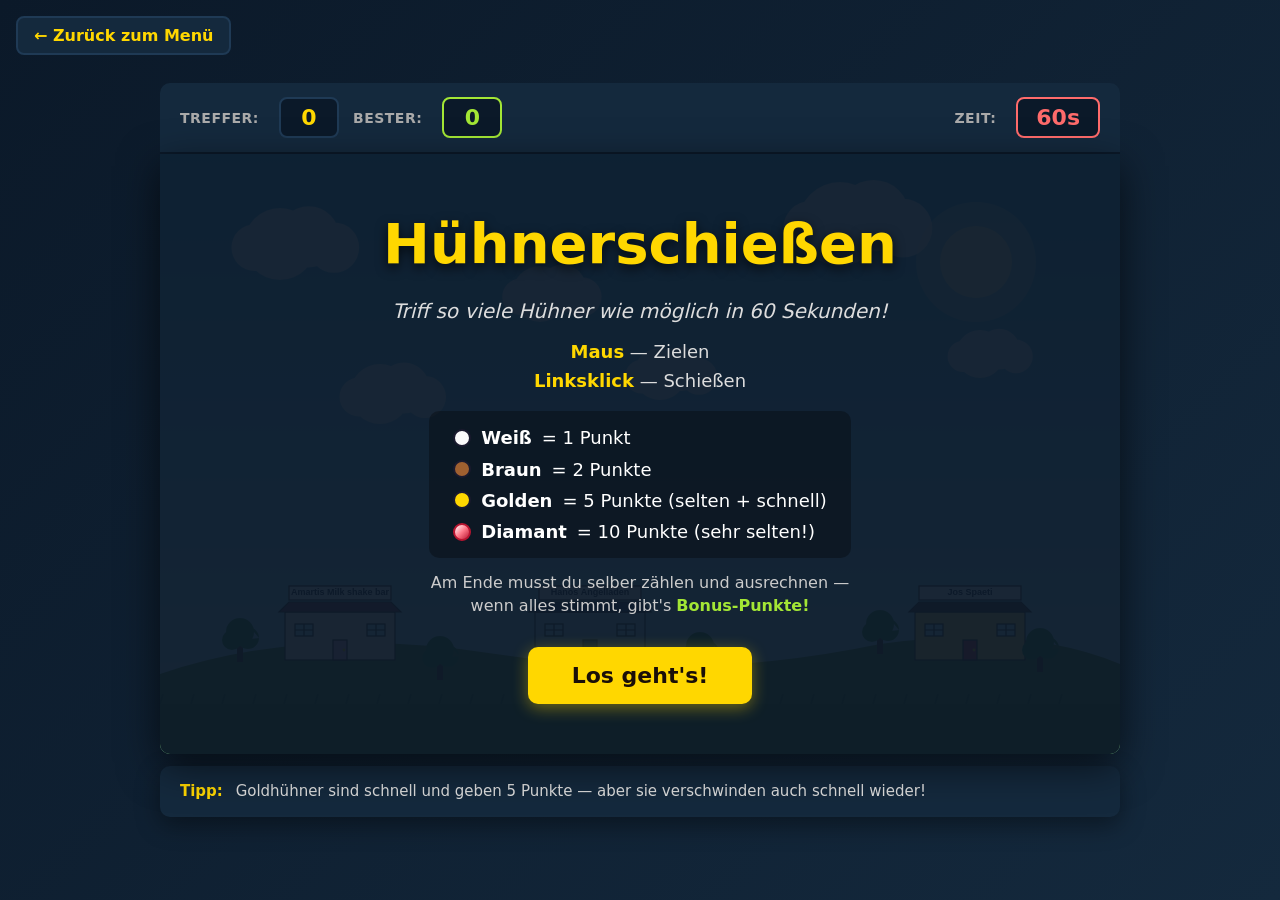
==== chickens.html @ 3e8ccf5a "Hühnerschießen: Stadtdeko, rotes Diamanthuhn, Witz-Abwurf - Drei Läden auf dem Hintergrundhügel: Ama" ====
<!DOCTYPE html>
<html lang="de">
<head>
  <meta charset="UTF-8">
  <meta name="viewport" content="width=device-width, initial-scale=1.0">
  <title>Hühnerschießen</title>
  <link rel="stylesheet" href="chickens.css">
</head>
<body>
  <a href="index.html" class="back-link">← Zurück zum Menü</a>
  <div class="game-wrap">
    <div class="hud">
      <div class="hud-left">
        <span class="hud-label">Treffer:</span>
        <span class="hud-stat"><b id="hit-count">0</b></span>
        <span class="hud-label">Bester:</span>
        <span class="hud-stat highscore"><b id="highscore">0</b></span>
      </div>
      <div class="hud-right">
        <span class="hud-label">Zeit:</span>
        <span class="hud-timer"><b id="timer">60</b>s</span>
      </div>
    </div>

    <div class="canvas-wrap">
      <canvas id="game" width="960" height="600"></canvas>

      <div id="overlay-menu" class="overlay">
        <h1>Hühnerschießen</h1>
        <p class="subtitle">Triff so viele Hühner wie möglich in 60 Sekunden!</p>
        <div class="instructions">
          <p><b>Maus</b> &mdash; Zielen</p>
          <p><b>Linksklick</b> &mdash; Schießen</p>
        </div>
        <div class="chicken-points">
          <div class="point-item">
            <span class="chicken-dot white"></span> <b>Weiß</b> = 1 Punkt
          </div>
          <div class="point-item">
            <span class="chicken-dot brown"></span> <b>Braun</b> = 2 Punkte
          </div>
          <div class="point-item">
            <span class="chicken-dot gold"></span> <b>Golden</b> = 5 Punkte (selten + schnell)
          </div>
          <div class="point-item">
            <span class="chicken-dot diamond"></span> <b>Diamant</b> = 10 Punkte (sehr selten!)
          </div>
        </div>
        <p class="howto">Am Ende musst du selber zählen und ausrechnen — wenn alles stimmt, gibt's <b>Bonus-Punkte!</b></p>
        <button id="btn-start">Los geht's!</button>
      </div>

      <div id="overlay-gameover" class="overlay hidden">
        <!-- Schritt 1: Punkte ausrechnen -->
        <div id="count-step">
          <h1>Zeit vorbei!</h1>
          <p class="subtitle">Du hast getroffen:</p>
          <div class="count-grid" id="count-display">
            <div class="count-row">
              <span class="chicken-dot white"></span>
              <span class="count-name">Weiß × 1 Punkt</span>
              <span class="count-value"><b id="display-white">0</b> Hühner</span>
            </div>
            <div class="count-row">
              <span class="chicken-dot brown"></span>
              <span class="count-name">Braun × 2 Punkte</span>
              <span class="count-value"><b id="display-brown">0</b> Hühner</span>
            </div>
            <div class="count-row">
              <span class="chicken-dot gold"></span>
              <span class="count-name">Gold × 5 Punkte</span>
              <span class="count-value"><b id="display-gold">0</b> Hühner</span>
            </div>
            <div class="count-row">
              <span class="chicken-dot diamond"></span>
              <span class="count-name">Diamant × 10 Punkte</span>
              <span class="count-value"><b id="display-diamond">0</b> Hühner</span>
            </div>
          </div>
          <div class="total-row">
            <span class="total-label">Wie viele Punkte sind das?</span>
            <input type="number" id="count-total" min="0" inputmode="numeric" autocomplete="off">
          </div>
          <button id="btn-evaluate">Auswerten</button>
        </div>

        <!-- Schritt 2: Ergebnis -->
        <div id="result-step" class="hidden">
          <h1 id="result-title">Auswertung</h1>
          <div class="result-grid" id="result-grid"></div>
          <div class="result-final">
            <h2>Endpunkte: <span id="final-score">0</span></h2>
            <p id="bonus-line" class="bonus-line"></p>
            <p id="highscore-message" class="hs-message"></p>
          </div>
          <button id="btn-restart">Nochmal spielen</button>
        </div>
      </div>
    </div>

    <div class="info-panel">
      <div class="info-row">
        <span class="info-label">Tipp:</span>
        Goldhühner sind schnell und geben 5 Punkte — aber sie verschwinden auch schnell wieder!
      </div>
    </div>
  </div>
  <script src="chickens.js"></script>
</body>
</html>
---- chickens.css ----
* {
  box-sizing: border-box;
  margin: 0;
  padding: 0;
}

body {
  background: linear-gradient(135deg, #0b1929 0%, #14293d 100%);
  color: #fff;
  font-family: -apple-system, BlinkMacSystemFont, "Segoe UI", system-ui, sans-serif;
  display: flex;
  align-items: center;
  justify-content: center;
  min-height: 100vh;
  padding: 20px;
}

.back-link {
  position: fixed;
  top: 16px;
  left: 16px;
  color: #ffd700;
  text-decoration: none;
  font-size: 16px;
  font-weight: bold;
  background: #14293d;
  padding: 8px 16px;
  border-radius: 8px;
  border: 2px solid #1f3a55;
  z-index: 100;
  transition: border-color 0.15s;
}

.back-link:hover {
  border-color: #ffd700;
}

.game-wrap {
  width: 960px;
  max-width: 100%;
}

.hud {
  display: flex;
  justify-content: space-between;
  align-items: center;
  padding: 14px 20px;
  background: #14293d;
  border-radius: 10px 10px 0 0;
  font-size: 18px;
  font-weight: bold;
  border-bottom: 2px solid #0b1929;
}

.hud-label {
  color: #aaa;
  font-size: 14px;
  text-transform: uppercase;
  letter-spacing: 0.5px;
  margin-right: 6px;
}

.hud-left, .hud-right {
  display: flex;
  align-items: center;
  gap: 14px;
}

.hud-stat {
  background: #0b1929;
  padding: 6px 16px;
  border-radius: 8px;
  border: 2px solid #1f3a55;
  font-size: 22px;
  color: #ffd700;
  font-variant-numeric: tabular-nums;
  min-width: 60px;
  text-align: center;
}

.hud-stat.highscore {
  border-color: #a3e635;
}

.hud-stat.highscore b {
  color: #a3e635;
}

.hud-timer {
  background: #0b1929;
  padding: 6px 18px;
  border-radius: 8px;
  border: 2px solid #ff6b6b;
  font-size: 22px;
  color: #ff6b6b;
  font-variant-numeric: tabular-nums;
}

.canvas-wrap {
  position: relative;
  line-height: 0;
}

canvas {
  display: block;
  background: #87ceeb;
  border-radius: 0 0 10px 10px;
  box-shadow: 0 12px 40px rgba(0, 0, 0, 0.6);
  width: 100%;
  height: auto;
}

canvas.playing {
  cursor: none;
}

.overlay {
  position: absolute;
  inset: 0;
  background: rgba(11, 25, 41, 0.94);
  display: flex;
  flex-direction: column;
  align-items: center;
  justify-content: center;
  gap: 14px;
  text-align: center;
  border-radius: 0 0 10px 10px;
  z-index: 10;
  line-height: 1.4;
  padding: 36px;
}

.overlay.hidden {
  display: none;
}

.overlay h1 {
  font-size: 56px;
  color: #ffd700;
  text-shadow: 0 4px 12px rgba(0, 0, 0, 0.7);
}

.overlay h2 {
  font-size: 32px;
  color: #fff;
}

.overlay h2 span {
  color: #ffd700;
  font-size: 44px;
}

.overlay .subtitle {
  font-size: 20px;
  color: #ddd;
  font-style: italic;
}

.instructions {
  display: flex;
  flex-direction: column;
  gap: 4px;
  font-size: 18px;
  color: #ddd;
}

.instructions b {
  color: #ffd700;
}

.chicken-points {
  display: flex;
  flex-direction: column;
  gap: 6px;
  font-size: 18px;
  margin-top: 4px;
  background: rgba(0, 0, 0, 0.3);
  padding: 14px 24px;
  border-radius: 10px;
}

.point-item {
  display: flex;
  align-items: center;
  gap: 10px;
}

.chicken-dot {
  display: inline-block;
  width: 18px;
  height: 18px;
  border-radius: 50%;
  border: 2px solid #1a1a2e;
}

.chicken-dot.white   { background: #fafafa; }
.chicken-dot.brown   { background: #a06030; }
.chicken-dot.gold    { background: #ffd700; }
.chicken-dot.diamond { background: linear-gradient(135deg, #fff 0%, #ff7a8a 50%, #b81530 100%); border-color: #b81530; }

.hs-message {
  font-size: 22px;
  font-weight: bold;
  color: #a3e635;
  min-height: 28px;
}

#overlay-gameover {
  padding: 24px;
  gap: 10px;
}

#overlay-gameover h1 {
  font-size: 44px;
}

.howto {
  font-size: 16px;
  color: #ccc;
  max-width: 460px;
  text-align: center;
}

.howto b {
  color: #a3e635;
}

.count-grid {
  display: flex;
  flex-direction: column;
  gap: 6px;
  background: rgba(0, 0, 0, 0.3);
  padding: 12px 18px;
  border-radius: 10px;
}

.count-row {
  display: flex;
  align-items: center;
  gap: 12px;
  font-size: 18px;
}

.count-name {
  flex: 1;
  text-align: left;
  color: #ddd;
  font-weight: bold;
}

.count-value {
  font-size: 18px;
  color: #aaa;
  font-variant-numeric: tabular-nums;
  min-width: 90px;
  text-align: right;
}

.count-value b {
  color: #ffd700;
  font-size: 22px;
}

.count-row input,
.total-row input {
  font-family: inherit;
  font-size: 22px;
  font-weight: bold;
  padding: 6px 10px;
  width: 80px;
  text-align: center;
  border: 2px solid #ffd700;
  border-radius: 8px;
  background: #14293d;
  color: #ffd700;
}

.count-row input:focus,
.total-row input:focus {
  outline: none;
  box-shadow: 0 0 12px rgba(255, 215, 0, 0.6);
}

.count-row input::-webkit-inner-spin-button,
.count-row input::-webkit-outer-spin-button,
.total-row input::-webkit-inner-spin-button,
.total-row input::-webkit-outer-spin-button {
  -webkit-appearance: none;
  margin: 0;
}

.total-row {
  display: flex;
  align-items: center;
  gap: 14px;
  margin-top: 8px;
  padding: 10px 18px;
  border: 2px solid #ffd700;
  border-radius: 10px;
  background: rgba(255, 215, 0, 0.1);
}

.total-label {
  flex: 1;
  text-align: left;
  font-size: 22px;
  font-weight: bold;
  color: #ffd700;
}

.total-row input {
  width: 110px;
  font-size: 26px;
}

#btn-evaluate {
  background: #a3e635;
  color: #1a1a2e;
  box-shadow: 0 4px 16px rgba(163, 230, 53, 0.4);
}

#btn-evaluate:hover {
  box-shadow: 0 6px 22px rgba(163, 230, 53, 0.6);
}

.result-grid {
  display: flex;
  flex-direction: column;
  gap: 4px;
  background: rgba(0, 0, 0, 0.3);
  padding: 12px 18px;
  border-radius: 10px;
  min-width: 380px;
}

.result-row {
  display: flex;
  align-items: center;
  gap: 10px;
  font-size: 16px;
  padding: 4px 0;
}

.result-row .chicken-dot {
  margin-right: 4px;
}

.result-row .label {
  flex: 1;
  text-align: left;
  color: #ddd;
  font-weight: bold;
}

.result-row .vals {
  font-variant-numeric: tabular-nums;
  color: #aaa;
}

.result-row .vals b {
  color: #fff;
}

.result-row .mark {
  font-size: 20px;
  width: 24px;
  text-align: center;
}

.result-row.correct .mark { color: #a3e635; }
.result-row.wrong   .mark { color: #ff6b6b; }
.result-row.total {
  border-top: 1px solid #555;
  padding-top: 8px;
  margin-top: 4px;
  font-size: 18px;
}

.result-row.total .label {
  color: #ffd700;
}

.result-row.math .vals {
  font-size: 18px;
}

.result-row.math .vals b {
  color: #ffd700;
  font-size: 20px;
}

.result-final {
  margin-top: 6px;
  text-align: center;
}

.bonus-line {
  font-size: 22px;
  font-weight: bold;
  color: #a3e635;
  min-height: 28px;
}

.bonus-line.zero {
  color: #aaa;
}

button {
  margin-top: 16px;
  padding: 16px 44px;
  font-size: 22px;
  font-weight: bold;
  background: #ffd700;
  color: #1a0f08;
  border: none;
  border-radius: 10px;
  cursor: pointer;
  box-shadow: 0 4px 16px rgba(255, 215, 0, 0.4);
  transition: transform 0.1s, box-shadow 0.1s;
  font-family: inherit;
}

button:hover {
  transform: scale(1.04);
  box-shadow: 0 6px 22px rgba(255, 215, 0, 0.6);
}

button:active {
  transform: scale(0.98);
}

.info-panel {
  margin-top: 12px;
  background: #14293d;
  border-radius: 10px;
  padding: 14px 20px;
  box-shadow: 0 8px 24px rgba(0, 0, 0, 0.4);
}

.info-row {
  font-size: 15px;
  color: #ddd;
  line-height: 1.5;
}

.info-label {
  color: #ffd700;
  font-weight: bold;
  margin-right: 8px;
}
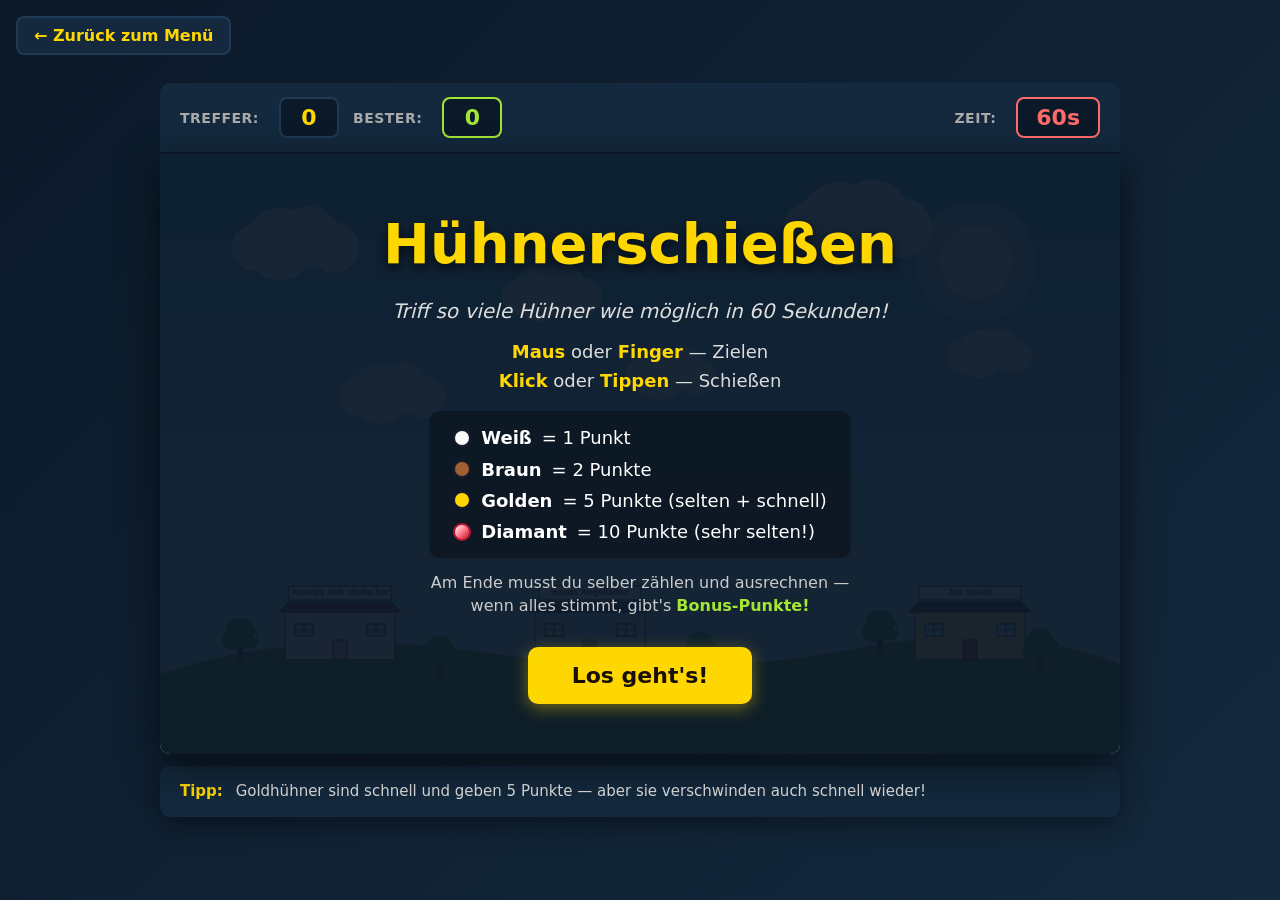
==== commit f54aa19e: "Add mobile version" ====
--- a/chickens.html
+++ b/chickens.html
@@ -29,8 +29,8 @@
         <h1>Hühnerschießen</h1>
         <p class="subtitle">Triff so viele Hühner wie möglich in 60 Sekunden!</p>
         <div class="instructions">
-          <p><b>Maus</b> &mdash; Zielen</p>
-          <p><b>Linksklick</b> &mdash; Schießen</p>
+          <p><b>Maus</b> oder <b>Finger</b> &mdash; Zielen</p>
+          <p><b>Klick</b> oder <b>Tippen</b> &mdash; Schießen</p>
         </div>
         <div class="chicken-points">
           <div class="point-item">
--- a/chickens.css
+++ b/chickens.css
@@ -108,6 +108,15 @@
   box-shadow: 0 12px 40px rgba(0, 0, 0, 0.6);
   width: 100%;
   height: auto;
+  margin: 0 auto;
+  aspect-ratio: 960 / 600;
+  /* Verhindert Pinch-Zoom / Scroll / Doppeltipp-Zoom auf Touchgeräten */
+  touch-action: none;
+  user-select: none;
+  -webkit-user-select: none;
+  -webkit-touch-callout: none;
+  /* Auf Querformat-Handys: Höhe begrenzen, sodass Canvas in den Viewport passt */
+  max-width: calc((100vh - 110px) * 960 / 600);
 }
 
 canvas.playing {
@@ -448,3 +457,73 @@
   font-weight: bold;
   margin-right: 8px;
 }
+
+/* === Handy / Tablet === */
+@media (max-width: 760px) {
+  body { padding: 8px; align-items: flex-start; }
+
+  .back-link {
+    position: static;
+    display: inline-block;
+    font-size: 13px;
+    padding: 6px 12px;
+    margin-bottom: 8px;
+  }
+
+  .game-wrap { width: 100%; }
+
+  .info-panel { display: none; }
+
+  .hud {
+    padding: 8px 12px;
+    font-size: 14px;
+    gap: 8px;
+  }
+  .hud-label { font-size: 11px; margin-right: 4px; }
+  .hud-left, .hud-right { gap: 8px; }
+  .hud-stat, .hud-timer {
+    font-size: 16px;
+    padding: 4px 10px;
+    min-width: 44px;
+  }
+
+  .overlay { padding: 16px; gap: 8px; }
+  .overlay h1 { font-size: 30px; }
+  .overlay h2 { font-size: 22px; }
+  .overlay h2 span { font-size: 30px; }
+  .overlay .subtitle { font-size: 14px; }
+
+  .instructions { font-size: 14px; }
+  .chicken-points { font-size: 14px; padding: 8px 14px; gap: 4px; }
+  .howto { font-size: 12px; max-width: 100%; }
+
+  button {
+    margin-top: 10px;
+    padding: 12px 28px;
+    font-size: 18px;
+  }
+
+  /* Game-Over Auswertung */
+  #overlay-gameover h1 { font-size: 28px; }
+  .count-grid { padding: 8px 12px; gap: 4px; }
+  .count-row { font-size: 14px; gap: 8px; }
+  .count-value { font-size: 14px; min-width: 70px; }
+  .count-value b { font-size: 18px; }
+  .total-row { padding: 8px 12px; gap: 8px; }
+  .total-label { font-size: 15px; }
+  .total-row input { width: 88px; font-size: 22px; }
+  .result-grid { min-width: 0; padding: 8px 12px; }
+  .result-row { font-size: 14px; }
+  .result-row.math .vals { font-size: 14px; }
+  .result-row.math .vals b { font-size: 16px; }
+  .hs-message, .bonus-line { font-size: 16px; }
+}
+
+/* Sehr kleine Handys / Hochformat */
+@media (max-width: 420px) {
+  .overlay h1 { font-size: 24px; }
+  .overlay { padding: 12px; gap: 6px; }
+  .chicken-points { font-size: 13px; padding: 6px 10px; }
+  .instructions { font-size: 13px; }
+  button { padding: 10px 22px; font-size: 16px; }
+}
